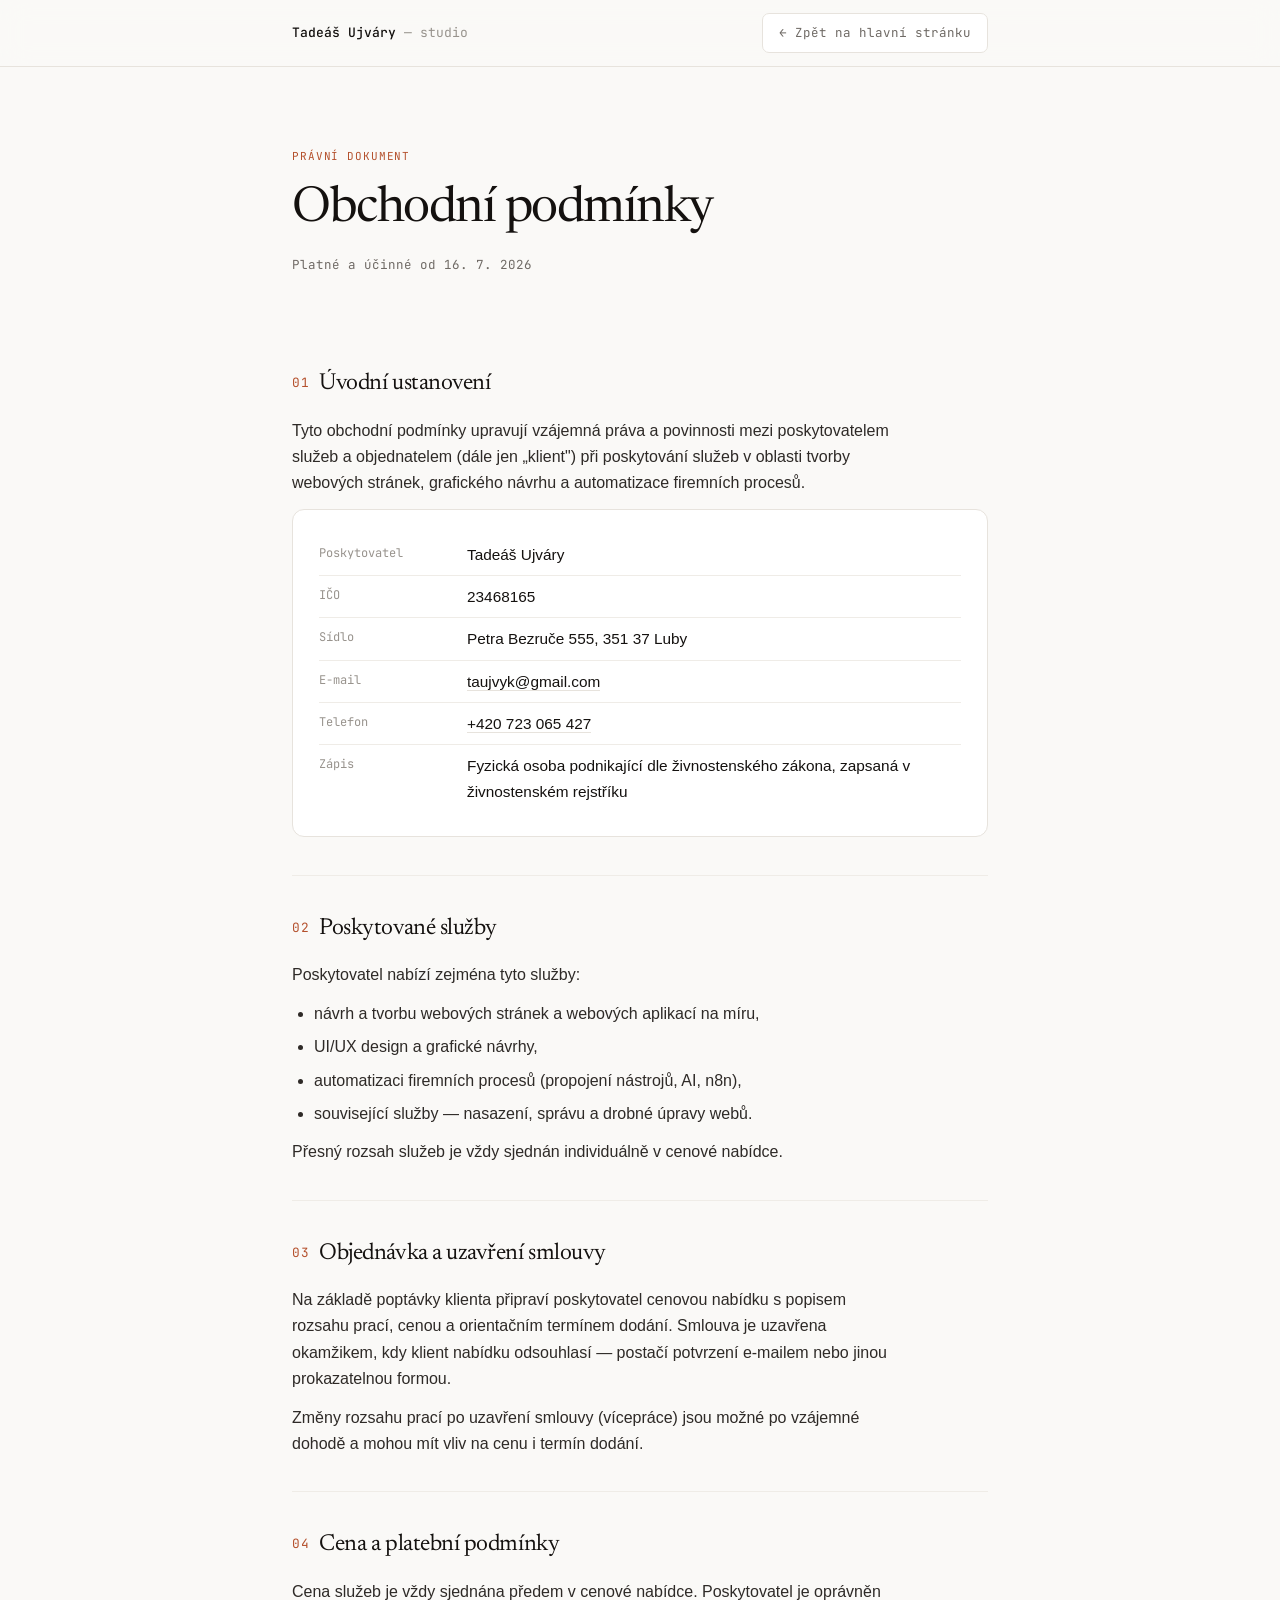
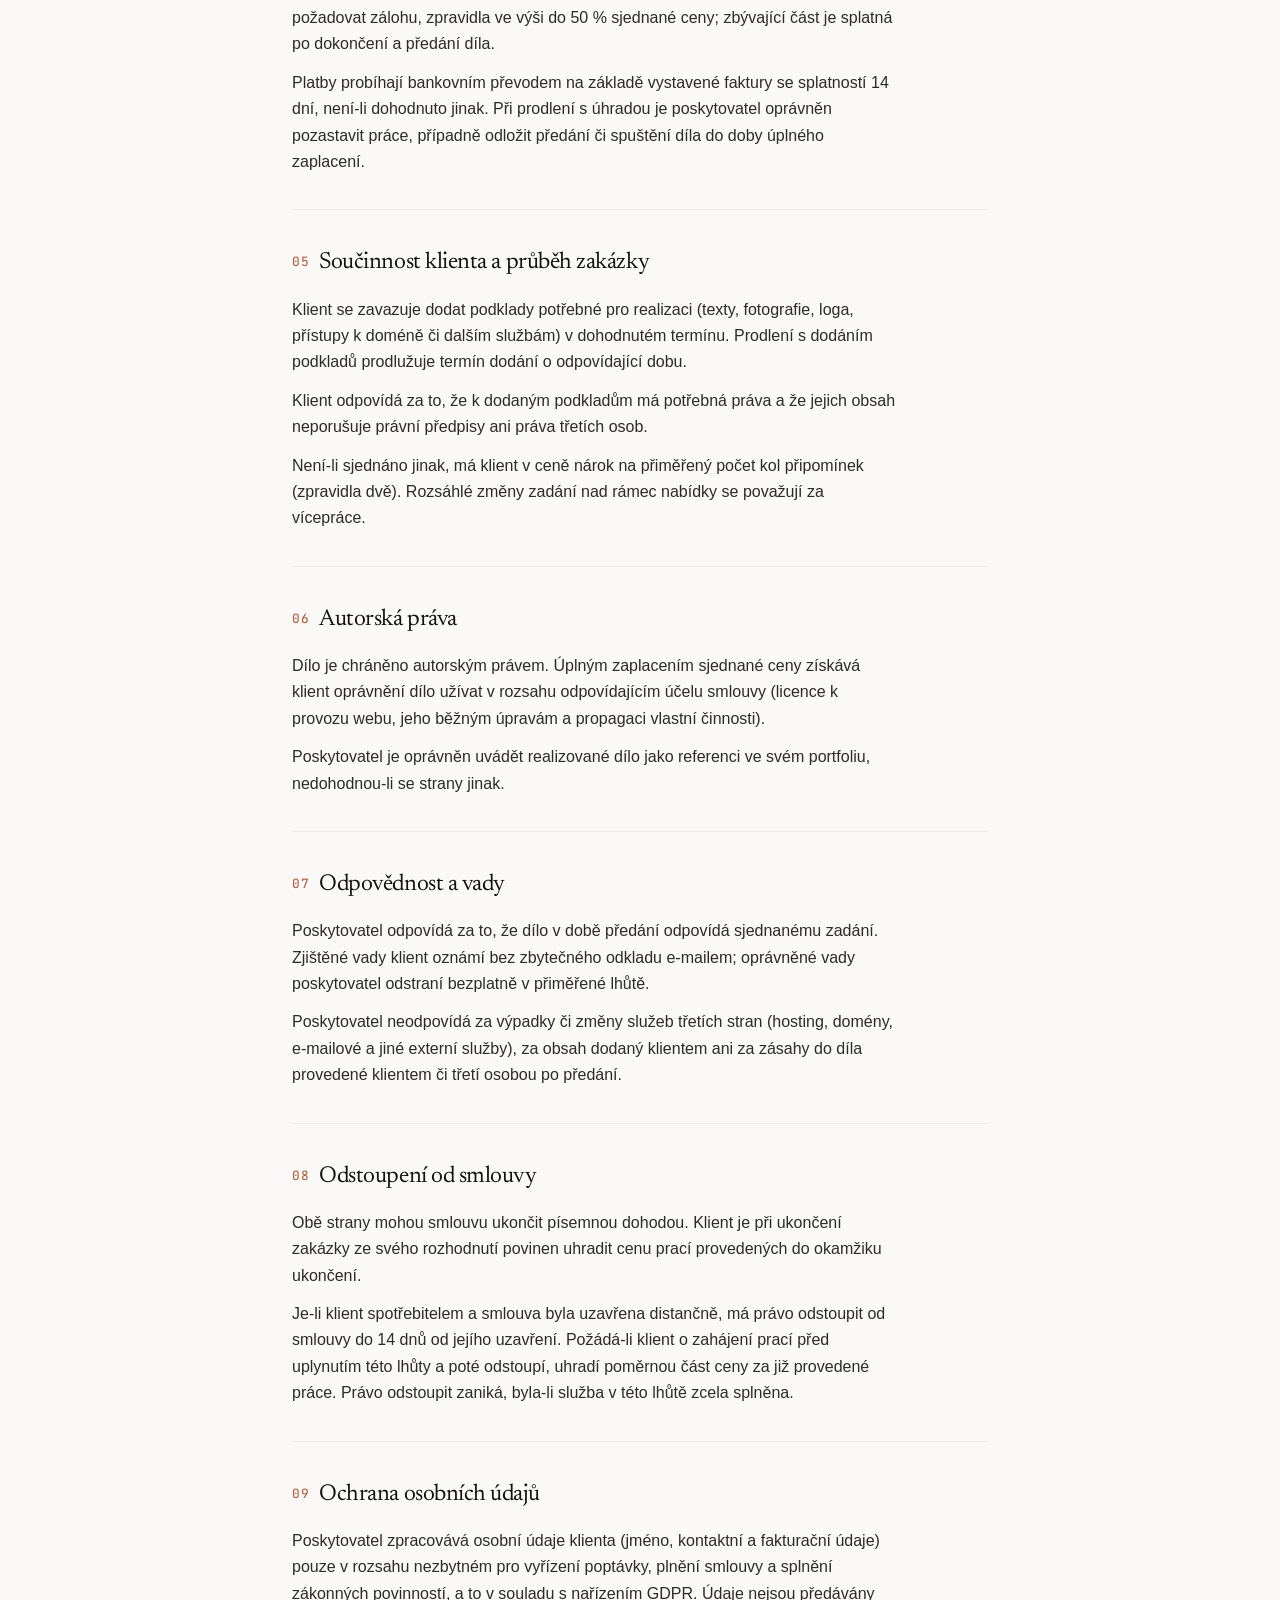
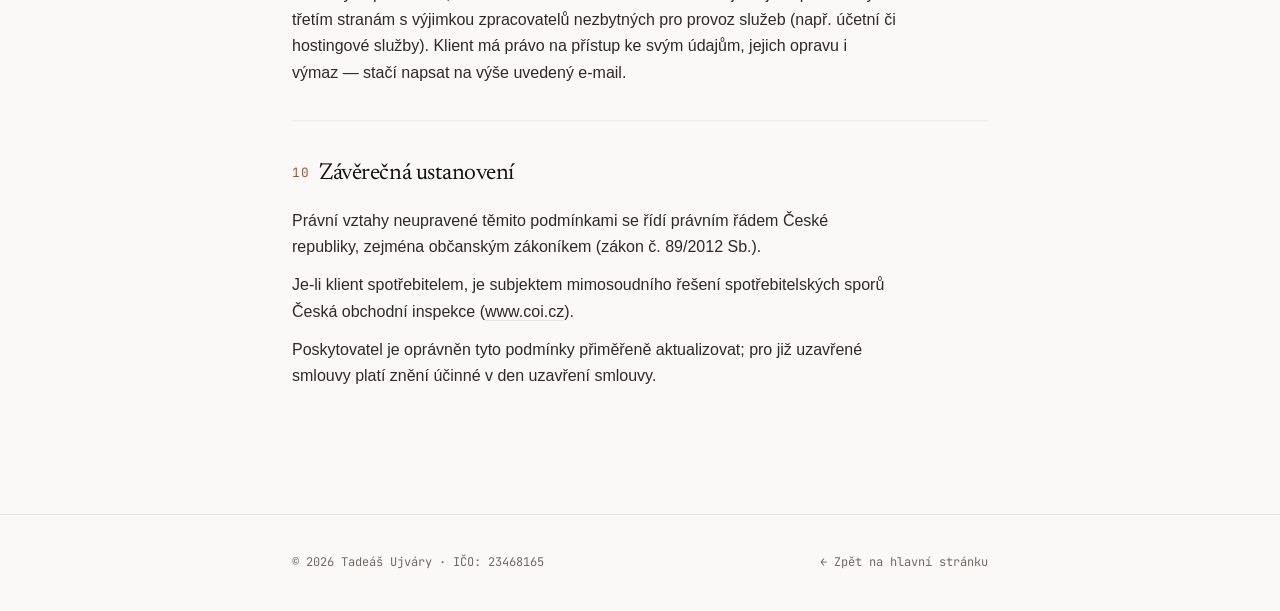
==== obchodni-podminky.html @ 65a7462c "Add 3 project cards (Kolotoče Janeček, Extreme Line, Šicí stroje), IČO + terms page - New portfolio " ====
<!DOCTYPE html>
<html lang="cs">

<head>
  <meta charset="UTF-8">
  <meta name="viewport" content="width=device-width, initial-scale=1">

  <title>Obchodní podmínky — Tadeáš Ujváry</title>
  <meta name="description" content="Obchodní podmínky pro tvorbu webů, UI/UX design a automatizace. Tadeáš Ujváry, IČO 23468165.">
  <meta name="robots" content="index, follow">
  <link rel="canonical" href="https://tadeas-ujvary.cz/obchodni-podminky">

  <meta name="theme-color" content="#FAF9F7">
  <link rel="icon"
    href="data:image/svg+xml,%3Csvg%20xmlns='http://www.w3.org/2000/svg'%20viewBox='0%200%2064%2064'%3E%3Crect%20width='64'%20height='64'%20rx='14'%20fill='%23141110'/%3E%3Ctext%20x='50%25'%20y='55%25'%20font-family='Georgia,serif'%20font-size='30'%20fill='%23fff'%20text-anchor='middle'%20dominant-baseline='middle'%3ET%C3%9A%3C/text%3E%3C/svg%3E">

  <link rel="preconnect" href="https://fonts.googleapis.com">
  <link rel="preconnect" href="https://fonts.gstatic.com" crossorigin>
  <link
    href="https://fonts.googleapis.com/css2?family=Newsreader:ital,opsz,wght@0,6..72,400;0,6..72,500;1,6..72,400&family=JetBrains+Mono:wght@400;500&display=swap"
    rel="stylesheet">

  <style>
    :root {
      --bg: #FAF9F7;
      --surface: #FFFFFF;
      --ink: #14110F;
      --muted: #6F6A65;
      --faint: #98938D;
      --line: #E7E3DD;
      --line-soft: #EFECE7;
      --accent: #B4502C;
      --sans: 'SF Pro Display', 'Helvetica Neue', 'Helvetica', Arial, sans-serif;
      --serif: 'Newsreader', Georgia, 'Times New Roman', serif;
      --mono: 'JetBrains Mono', 'SF Mono', ui-monospace, monospace;
    }

    * { margin: 0; padding: 0; box-sizing: border-box }

    body {
      background: var(--bg);
      color: var(--ink);
      font-family: var(--sans);
      font-size: 16px;
      line-height: 1.65;
      -webkit-font-smoothing: antialiased;
    }

    a { color: inherit; text-decoration: none }
    ::selection { background: var(--ink); color: var(--bg) }

    .wrap { max-width: 760px; margin: 0 auto; padding: 0 32px }

    nav {
      position: sticky; top: 0; z-index: 50;
      background: rgba(250, 249, 247, .85);
      backdrop-filter: saturate(180%) blur(14px);
      -webkit-backdrop-filter: saturate(180%) blur(14px);
      border-bottom: 1px solid var(--line);
    }
    nav .wrap { display: flex; align-items: center; justify-content: space-between; height: 66px }
    .brand { font-family: var(--mono); font-size: 13px; color: var(--ink) }
    .brand b { font-weight: 500 }
    .brand span { color: var(--faint) }
    .back {
      font-family: var(--mono); font-size: 12.5px; color: var(--muted);
      padding: 9px 16px; border: 1px solid var(--line); border-radius: 7px;
      background: var(--surface);
      transition: background .18s, color .18s, border-color .18s;
    }
    .back:hover { background: #F2EFEA; color: var(--ink); border-color: #DAD5CD }

    header { padding: 80px 0 30px }
    .eyebrow {
      font-family: var(--mono); font-size: 11px;
      letter-spacing: .08em; text-transform: uppercase; color: var(--accent);
      display: block; margin-bottom: 18px;
    }
    h1 {
      font-family: var(--serif); font-weight: 400;
      font-size: clamp(2.1rem, 5vw, 3.1rem);
      line-height: 1.08; letter-spacing: -.03em;
    }
    .meta { margin-top: 18px; font-family: var(--mono); font-size: 12.5px; color: var(--muted) }

    main { padding: 26px 0 90px }
    section { padding: 34px 0; border-top: 1px solid var(--line-soft) }
    section:first-of-type { border-top: 0 }
    h2 {
      font-family: var(--serif); font-weight: 400;
      font-size: 1.45rem; letter-spacing: -.02em; margin-bottom: 14px;
    }
    h2 .num { color: var(--accent); font-family: var(--mono); font-size: .8rem; letter-spacing: .05em; margin-right: 10px; vertical-align: 2px }
    p { color: #2E2A27; margin-bottom: 12px; max-width: 68ch }
    p:last-child { margin-bottom: 0 }
    ul { margin: 4px 0 12px 22px; color: #2E2A27 }
    li { margin-bottom: 7px }
    strong { font-weight: 600 }

    .idbox {
      background: var(--surface); border: 1px solid var(--line);
      border-radius: 12px; padding: 24px 26px; margin: 8px 0 4px;
      font-size: .96rem;
    }
    .idbox .row {
      display: flex; gap: 18px; padding: 8px 0;
      border-bottom: 1px solid var(--line-soft);
    }
    .idbox .row:last-child { border-bottom: 0 }
    .idbox .lbl { font-family: var(--mono); font-size: 12px; color: var(--faint); min-width: 130px; padding-top: 2px }
    .idbox .val { color: var(--ink) }
    .idbox a { border-bottom: 1px solid var(--line); transition: border-color .2s, color .2s }
    .idbox a:hover { color: var(--accent); border-color: var(--accent) }
    @media(max-width:560px) {
      .idbox .row { flex-direction: column; gap: 2px }
    }

    footer { border-top: 1px solid var(--line); padding: 38px 0 }
    footer .wrap {
      display: flex; justify-content: space-between; align-items: center;
      flex-wrap: wrap; gap: 10px;
      font-family: var(--mono); font-size: 12px; color: var(--muted);
    }
    footer a:hover { color: var(--ink) }
  </style>
</head>

<body>
  <nav>
    <div class="wrap">
      <a href="/" class="brand"><b>Tadeáš Ujváry</b> <span>— studio</span></a>
      <a href="/" class="back">← Zpět na hlavní stránku</a>
    </div>
  </nav>

  <header>
    <div class="wrap">
      <span class="eyebrow">Právní dokument</span>
      <h1>Obchodní podmínky</h1>
      <p class="meta">Platné a účinné od 16. 7. 2026</p>
    </div>
  </header>

  <main>
    <div class="wrap">

      <section>
        <h2><span class="num">01</span>Úvodní ustanovení</h2>
        <p>Tyto obchodní podmínky upravují vzájemná práva a povinnosti mezi poskytovatelem služeb
          a objednatelem (dále jen „klient") při poskytování služeb v oblasti tvorby webových
          stránek, grafického návrhu a automatizace firemních procesů.</p>
        <div class="idbox">
          <div class="row"><span class="lbl">Poskytovatel</span><span class="val">Tadeáš Ujváry</span></div>
          <div class="row"><span class="lbl">IČO</span><span class="val">23468165</span></div>
          <div class="row"><span class="lbl">Sídlo</span><span class="val">Petra Bezruče 555, 351 37 Luby</span></div>
          <div class="row"><span class="lbl">E-mail</span><span class="val"><a href="mailto:taujvyk@gmail.com">taujvyk@gmail.com</a></span></div>
          <div class="row"><span class="lbl">Telefon</span><span class="val"><a href="tel:+420723065427">+420 723 065 427</a></span></div>
          <div class="row"><span class="lbl">Zápis</span><span class="val">Fyzická osoba podnikající dle živnostenského zákona, zapsaná v živnostenském rejstříku</span></div>
        </div>
      </section>

      <section>
        <h2><span class="num">02</span>Poskytované služby</h2>
        <p>Poskytovatel nabízí zejména tyto služby:</p>
        <ul>
          <li>návrh a tvorbu webových stránek a webových aplikací na míru,</li>
          <li>UI/UX design a grafické návrhy,</li>
          <li>automatizaci firemních procesů (propojení nástrojů, AI, n8n),</li>
          <li>související služby — nasazení, správu a drobné úpravy webů.</li>
        </ul>
        <p>Přesný rozsah služeb je vždy sjednán individuálně v cenové nabídce.</p>
      </section>

      <section>
        <h2><span class="num">03</span>Objednávka a uzavření smlouvy</h2>
        <p>Na základě poptávky klienta připraví poskytovatel cenovou nabídku s popisem rozsahu
          prací, cenou a orientačním termínem dodání. Smlouva je uzavřena okamžikem, kdy klient
          nabídku odsouhlasí — postačí potvrzení e-mailem nebo jinou prokazatelnou formou.</p>
        <p>Změny rozsahu prací po uzavření smlouvy (vícepráce) jsou možné po vzájemné dohodě
          a mohou mít vliv na cenu i termín dodání.</p>
      </section>

      <section>
        <h2><span class="num">04</span>Cena a platební podmínky</h2>
        <p>Cena služeb je vždy sjednána předem v cenové nabídce. Poskytovatel je oprávněn
          požadovat zálohu, zpravidla ve výši do 50 % sjednané ceny; zbývající část je splatná
          po dokončení a předání díla.</p>
        <p>Platby probíhají bankovním převodem na základě vystavené faktury se splatností
          14 dní, není-li dohodnuto jinak. Při prodlení s úhradou je poskytovatel oprávněn
          pozastavit práce, případně odložit předání či spuštění díla do doby úplného zaplacení.</p>
      </section>

      <section>
        <h2><span class="num">05</span>Součinnost klienta a průběh zakázky</h2>
        <p>Klient se zavazuje dodat podklady potřebné pro realizaci (texty, fotografie, loga,
          přístupy k doméně či dalším službám) v dohodnutém termínu. Prodlení s dodáním podkladů
          prodlužuje termín dodání o odpovídající dobu.</p>
        <p>Klient odpovídá za to, že k dodaným podkladům má potřebná práva a že jejich obsah
          neporušuje právní předpisy ani práva třetích osob.</p>
        <p>Není-li sjednáno jinak, má klient v ceně nárok na přiměřený počet kol připomínek
          (zpravidla dvě). Rozsáhlé změny zadání nad rámec nabídky se považují za vícepráce.</p>
      </section>

      <section>
        <h2><span class="num">06</span>Autorská práva</h2>
        <p>Dílo je chráněno autorským právem. Úplným zaplacením sjednané ceny získává klient
          oprávnění dílo užívat v rozsahu odpovídajícím účelu smlouvy (licence k provozu webu,
          jeho běžným úpravám a propagaci vlastní činnosti).</p>
        <p>Poskytovatel je oprávněn uvádět realizované dílo jako referenci ve svém portfoliu,
          nedohodnou-li se strany jinak.</p>
      </section>

      <section>
        <h2><span class="num">07</span>Odpovědnost a vady</h2>
        <p>Poskytovatel odpovídá za to, že dílo v době předání odpovídá sjednanému zadání.
          Zjištěné vady klient oznámí bez zbytečného odkladu e-mailem; oprávněné vady
          poskytovatel odstraní bezplatně v přiměřené lhůtě.</p>
        <p>Poskytovatel neodpovídá za výpadky či změny služeb třetích stran (hosting, domény,
          e-mailové a jiné externí služby), za obsah dodaný klientem ani za zásahy do díla
          provedené klientem či třetí osobou po předání.</p>
      </section>

      <section>
        <h2><span class="num">08</span>Odstoupení od smlouvy</h2>
        <p>Obě strany mohou smlouvu ukončit písemnou dohodou. Klient je při ukončení zakázky
          ze svého rozhodnutí povinen uhradit cenu prací provedených do okamžiku ukončení.</p>
        <p>Je-li klient spotřebitelem a smlouva byla uzavřena distančně, má právo odstoupit
          od smlouvy do 14 dnů od jejího uzavření. Požádá-li klient o zahájení prací před
          uplynutím této lhůty a poté odstoupí, uhradí poměrnou část ceny za již provedené
          práce. Právo odstoupit zaniká, byla-li služba v této lhůtě zcela splněna.</p>
      </section>

      <section>
        <h2><span class="num">09</span>Ochrana osobních údajů</h2>
        <p>Poskytovatel zpracovává osobní údaje klienta (jméno, kontaktní a fakturační údaje)
          pouze v rozsahu nezbytném pro vyřízení poptávky, plnění smlouvy a splnění zákonných
          povinností, a to v souladu s nařízením GDPR. Údaje nejsou předávány třetím stranám
          s výjimkou zpracovatelů nezbytných pro provoz služeb (např. účetní či hostingové
          služby). Klient má právo na přístup ke svým údajům, jejich opravu i výmaz — stačí
          napsat na výše uvedený e-mail.</p>
      </section>

      <section>
        <h2><span class="num">10</span>Závěrečná ustanovení</h2>
        <p>Právní vztahy neupravené těmito podmínkami se řídí právním řádem České republiky,
          zejména občanským zákoníkem (zákon č. 89/2012 Sb.).</p>
        <p>Je-li klient spotřebitelem, je subjektem mimosoudního řešení spotřebitelských sporů
          Česká obchodní inspekce (<a href="https://www.coi.cz" target="_blank" rel="noopener" style="border-bottom:1px solid var(--line)">www.coi.cz</a>).</p>
        <p>Poskytovatel je oprávněn tyto podmínky přiměřeně aktualizovat; pro již uzavřené
          smlouvy platí znění účinné v den uzavření smlouvy.</p>
      </section>

    </div>
  </main>

  <footer>
    <div class="wrap">
      <span>© 2026 Tadeáš Ujváry · IČO: 23468165</span>
      <span><a href="/">← Zpět na hlavní stránku</a></span>
    </div>
  </footer>
</body>

</html>
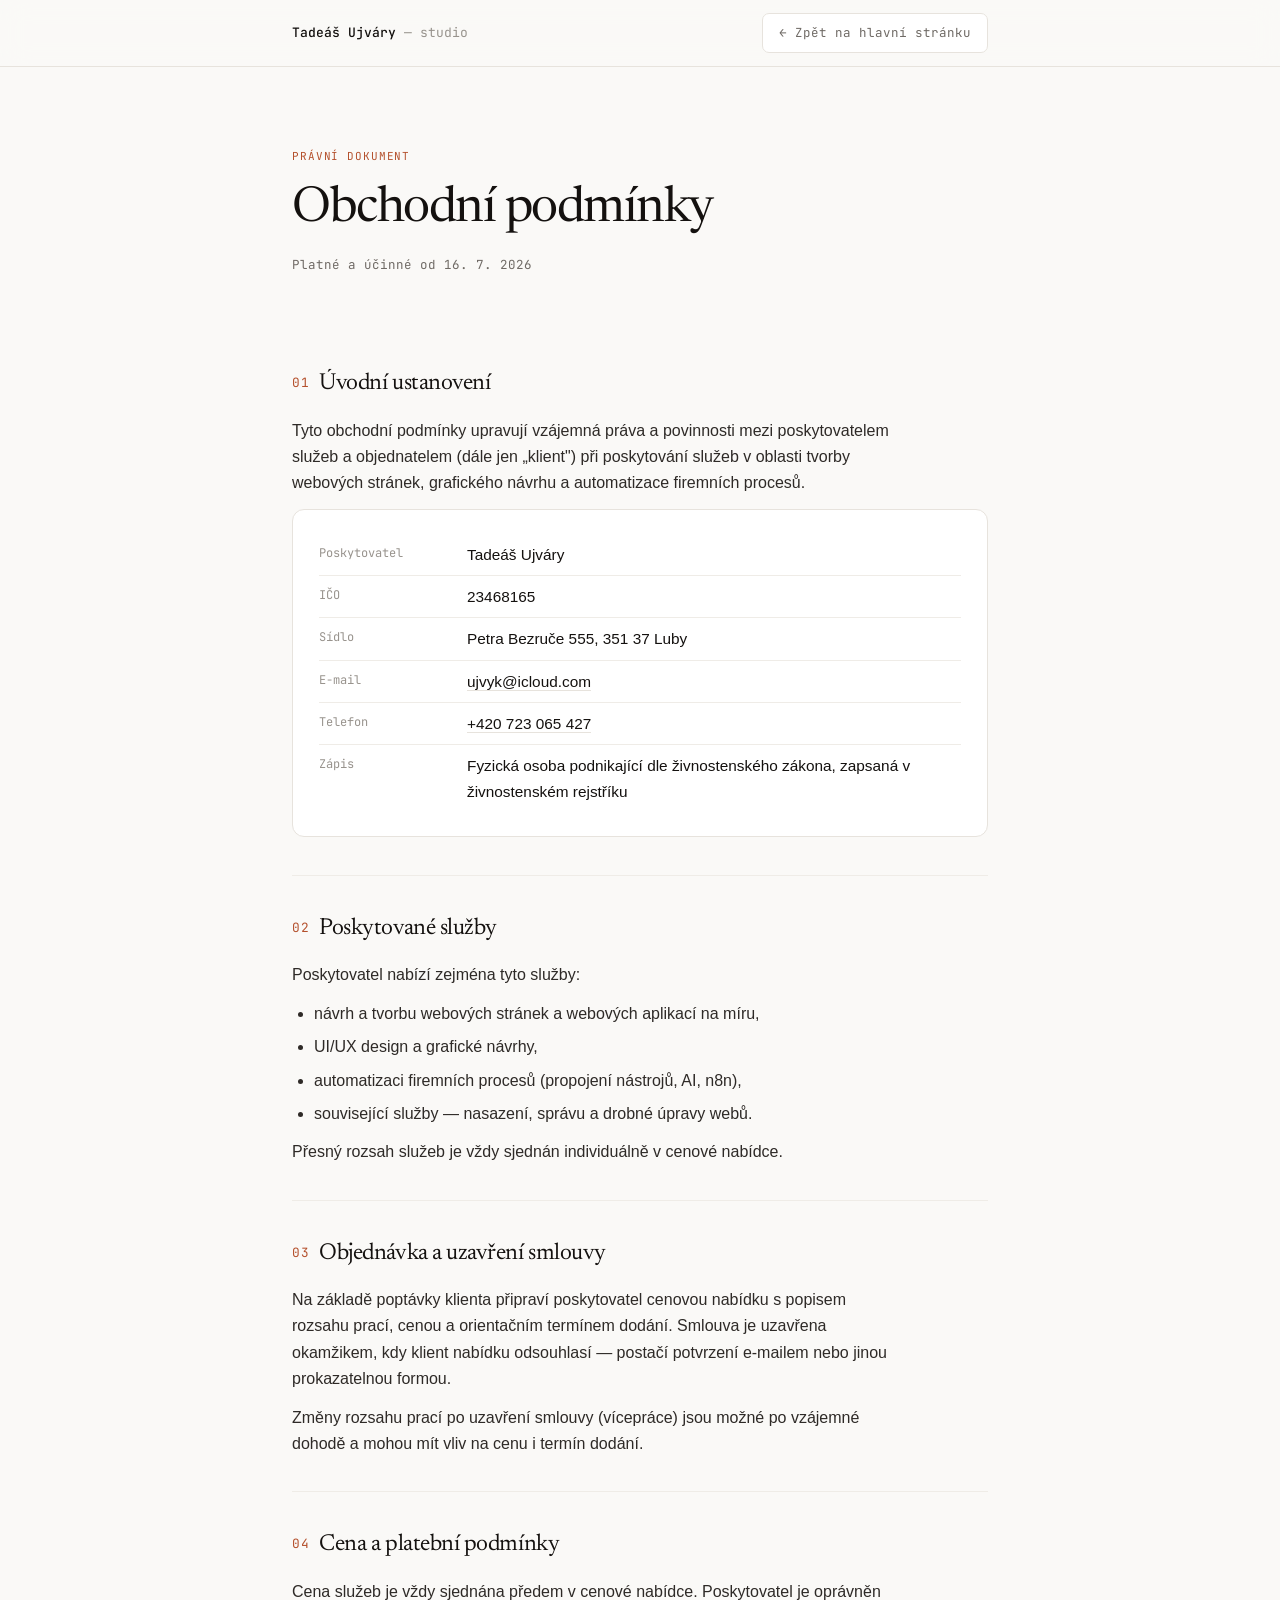
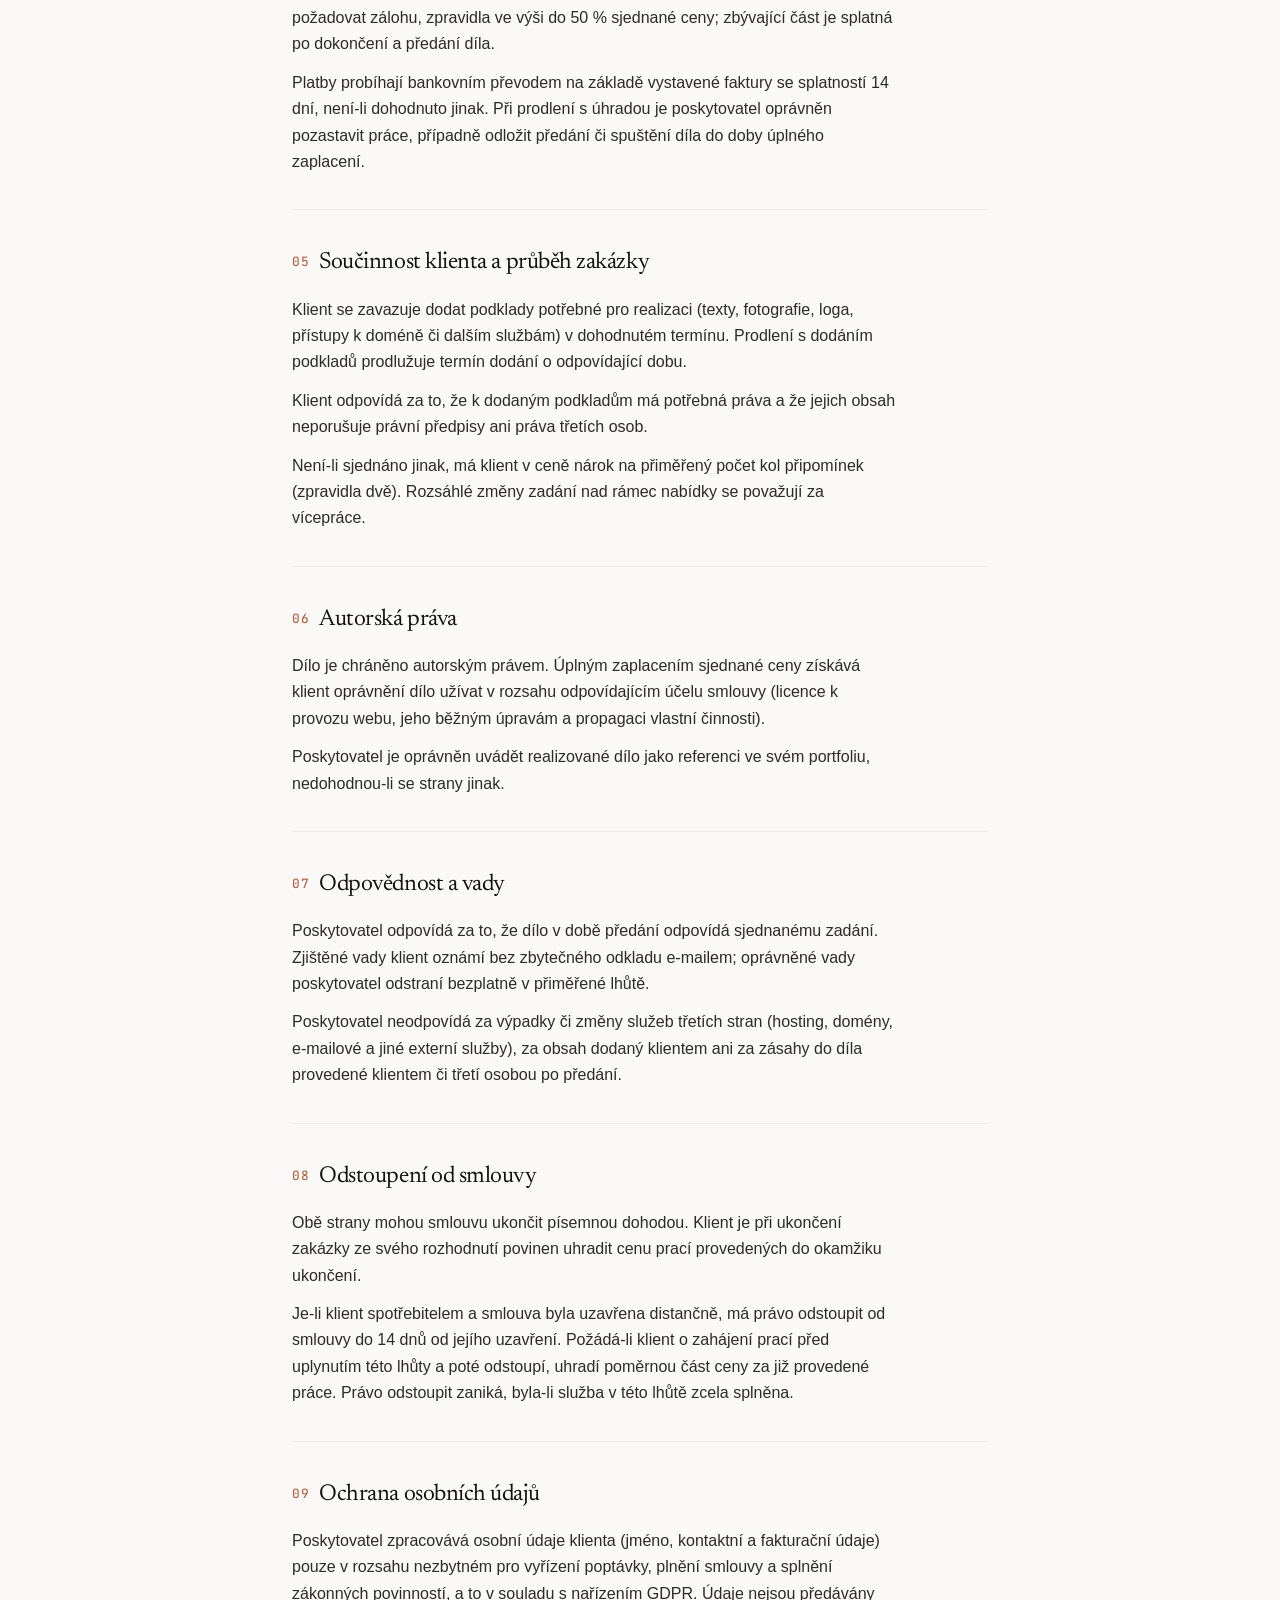
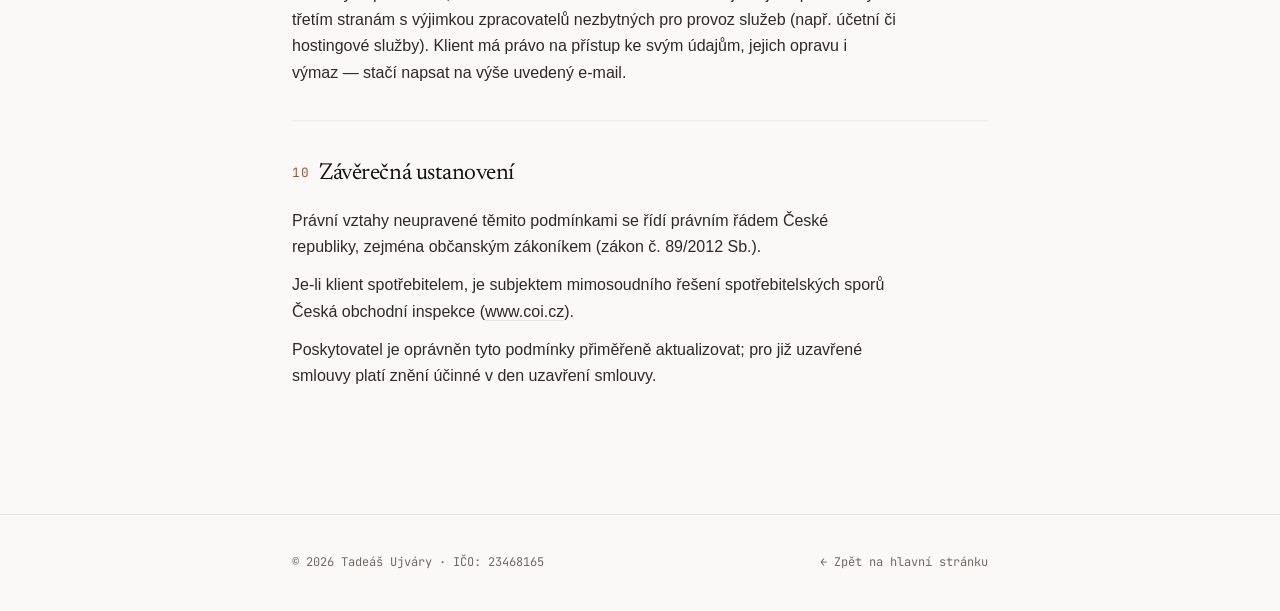
==== commit 1c6ed2dd: "Kontaktní e-mail na ujvyk@icloud.com Sjednoceno napříč webem: JSON-LD, kontaktní sekce, chybová hláš" ====
--- a/obchodni-podminky.html
+++ b/obchodni-podminky.html
@@ -11,8 +11,10 @@
   <link rel="canonical" href="https://tadeas-ujvary.cz/obchodni-podminky">
 
   <meta name="theme-color" content="#FAF9F7">
-  <link rel="icon"
-    href="data:image/svg+xml,%3Csvg%20xmlns='http://www.w3.org/2000/svg'%20viewBox='0%200%2064%2064'%3E%3Crect%20width='64'%20height='64'%20rx='14'%20fill='%23141110'/%3E%3Ctext%20x='50%25'%20y='55%25'%20font-family='Georgia,serif'%20font-size='30'%20fill='%23fff'%20text-anchor='middle'%20dominant-baseline='middle'%3ET%C3%9A%3C/text%3E%3C/svg%3E">
+  <link rel="icon" href="/favicon.ico" sizes="32x32">
+  <link rel="icon" href="/favicon.svg" type="image/svg+xml">
+  <link rel="apple-touch-icon" href="/apple-touch-icon.png">
+  <link rel="manifest" href="/site.webmanifest">
 
   <link rel="preconnect" href="https://fonts.googleapis.com">
   <link rel="preconnect" href="https://fonts.gstatic.com" crossorigin>
@@ -153,7 +155,7 @@
           <div class="row"><span class="lbl">Poskytovatel</span><span class="val">Tadeáš Ujváry</span></div>
           <div class="row"><span class="lbl">IČO</span><span class="val">23468165</span></div>
           <div class="row"><span class="lbl">Sídlo</span><span class="val">Petra Bezruče 555, 351 37 Luby</span></div>
-          <div class="row"><span class="lbl">E-mail</span><span class="val"><a href="mailto:taujvyk@gmail.com">taujvyk@gmail.com</a></span></div>
+          <div class="row"><span class="lbl">E-mail</span><span class="val"><a href="mailto:ujvyk@icloud.com">ujvyk@icloud.com</a></span></div>
           <div class="row"><span class="lbl">Telefon</span><span class="val"><a href="tel:+420723065427">+420 723 065 427</a></span></div>
           <div class="row"><span class="lbl">Zápis</span><span class="val">Fyzická osoba podnikající dle živnostenského zákona, zapsaná v živnostenském rejstříku</span></div>
         </div>
